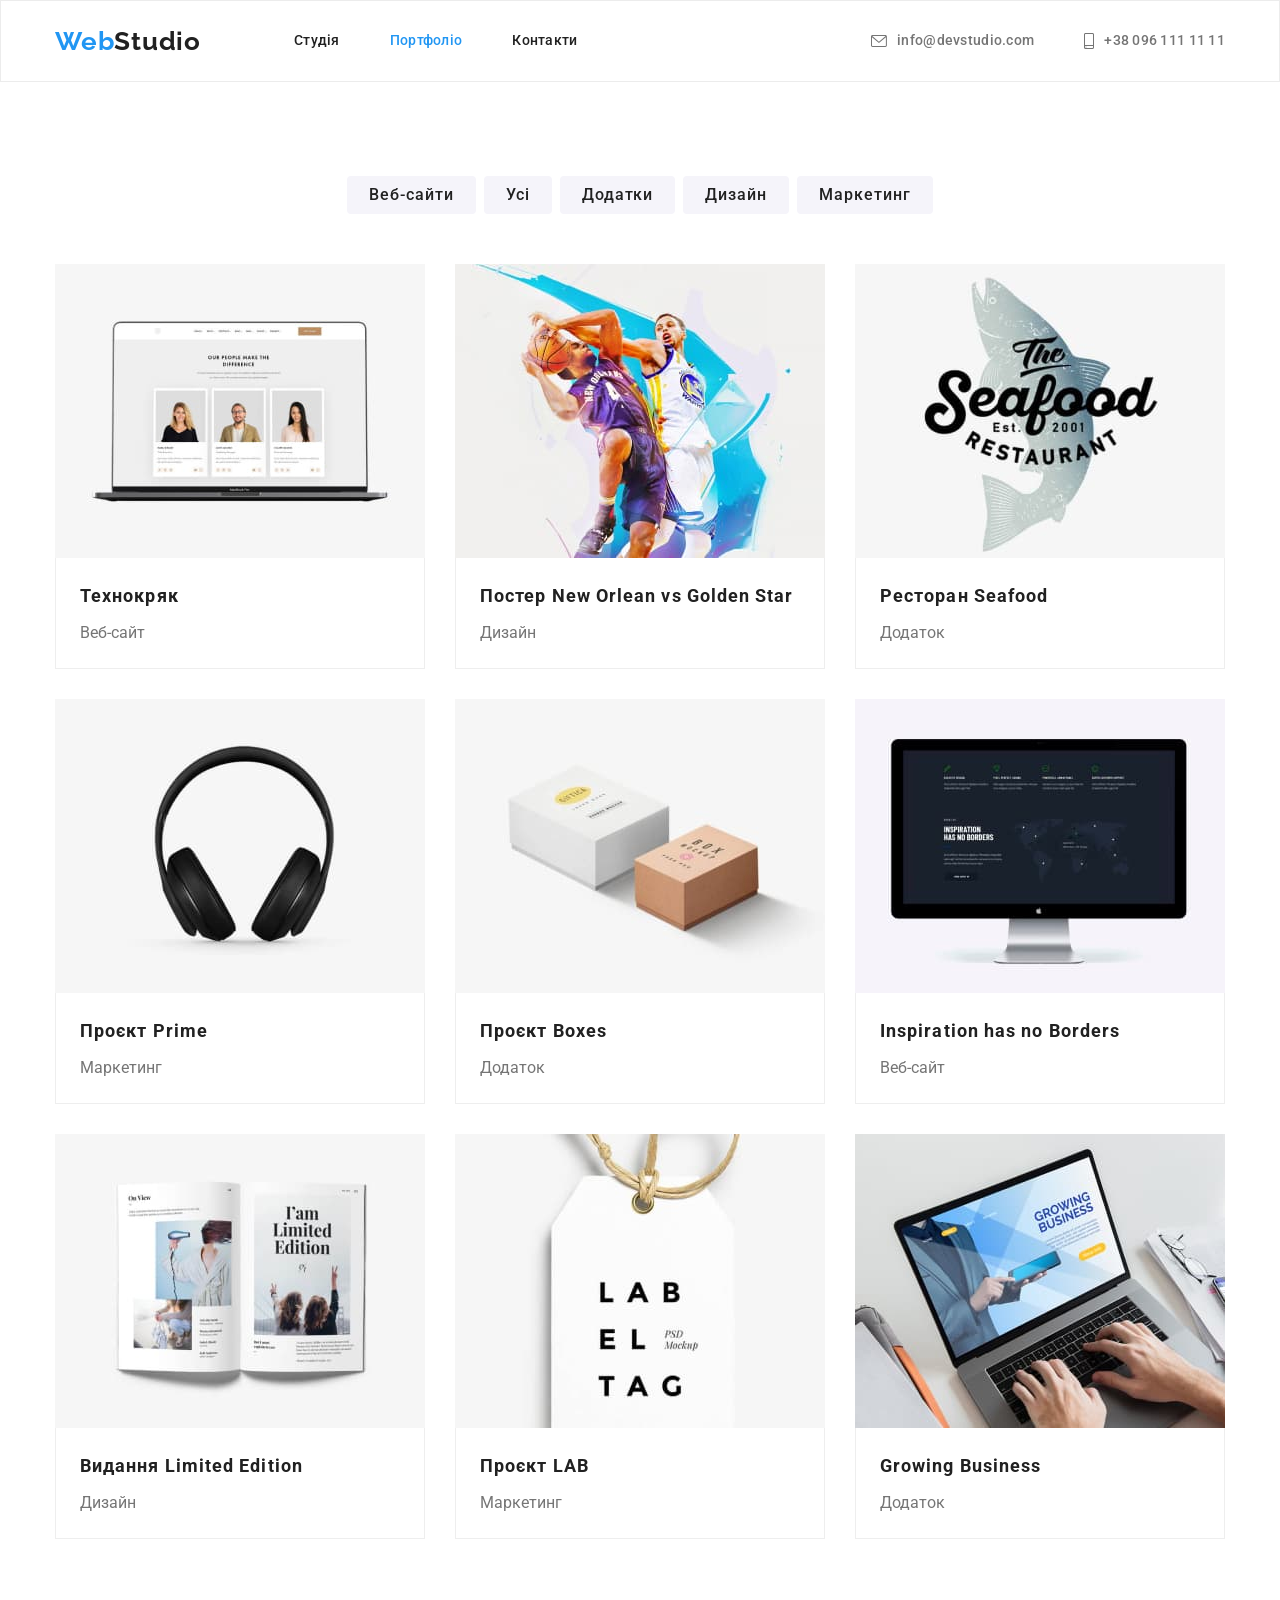
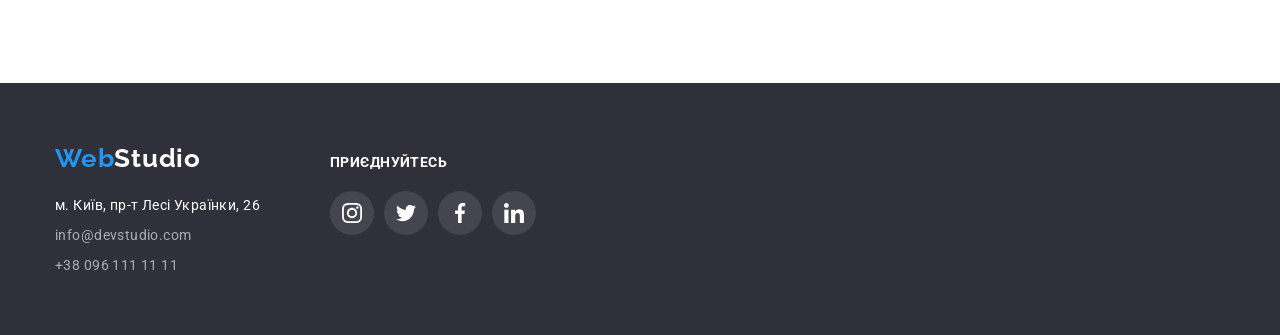
==== portfolio.html @ 354a682f "go" ====
<!DOCTYPE html>
<html lang="uk">
  <head>
    <meta charset="UTF-8" />
    <meta http-equiv="X-UA-Compatible" content="IE=edge" />
    <meta name="viewport" content="width=device-width, initial-scale=1.0" />
    <link
      rel="stylesheet"
      href="https://cdnjs.cloudflare.com/ajax/libs/modern-normalize/1.0.0/modern-normalize.min.css"
    />
    <link rel="preconnect" href="https://fonts.googleapis.com" />
    <link rel="preconnect" href="https://fonts.gstatic.com" crossorigin />
    <link
      href="https://fonts.googleapis.com/css2?family=Raleway:wght@700&family=Roboto:wght@400;500;700;900&display=swap"
      rel="stylesheet"
    />
    <link rel="stylesheet" href="./css/styles.css" />
    <title>Портфоліо</title>
  </head>

  <body>
    <header class="page-header">
      <div class="conteiner main-nav">
        <nav class="logo-nav">
          <a href="./index.html" lang="en" class="logo"
            ><span class="logo-first-words">Web</span>Studio</a
          >

          <ul class="site-nav list">
            <li class="item first"><a href="./index.html" class="link">Студія</a></li>
            <li class="item"><a href="./portfolio.html" class="link current">Портфоліо</a></li>
            <li class="item"><a href="" class="link">Контакти</a></li>
          </ul>
        </nav>

        <ul class="auth-nav list">
          <li class="item">
            <a href="mailto:info@devstudio.com" class="link envelope">
              <svg class="mail-icon" height="12" width="16">
                <use href="./images/symbol-defs.svg#icon-envelope"></use>
              </svg>
              info@devstudio.com</a
            >
          </li>
          <li class="item">
            <a href="tel:+380961111111" class="link smartphone">
              <svg class="smartphone-icon" height="16" width="10">
                <use href="./images/symbol-defs.svg#icon-smartphone"></use>
              </svg>
              +38 096 111 11 11</a
            >
          </li>
        </ul>
      </div>
    </header>

    <main>
      <section class="section">
        <div class="conteiner page-list">
          <h1 class="section-title-hidden">Портфоліо</h1>
          <ul class="page list">
            <li class="item"><button type="button" class="button second">Веб-сайти</button></li>
            <li class="item"><button type="button" class="button second">Усі</button></li>
            <li class="item"><button type="button" class="button second">Додатки</button></li>
            <li class="item"><button type="button" class="button second">Дизайн</button></li>
            <li class="item"><button type="button" class="button second">Маркетинг</button></li>
          </ul>

          <ul class="technology list">
            <li class="technology-box">
              <a href="#" class="link technology">
                <img
                  src="./images/tehno.jpg"
                  alt="Веб сайт у ноутбуці"
                  width="370"
                  height="294"
                  class="img-technology"
                />
                <div class="technology-description">
                  <h2 class="section-title technology">Технокряк</h2>
                  <p class="technology prg">Веб-сайт</p>
                </div>
              </a>
            </li>

            <li class="technology-box">
              <a href="#" class="link technology">
                <img
                  src="./images/neworlean.jpg"
                  alt="Баскетбол"
                  width="370"
                  height="294"
                  class="img-technology"
                />
                <div class="technology-description">
                  <h2 class="section-title technology">
                    Постер <span lang="en">New Orlean vs Golden Star</span>
                  </h2>
                  <p class="technology prg">Дизайн</p>
                </div>
              </a>
            </li>

            <li class="technology-box">
              <a href="#" class="link technology">
                <img
                  src="./images/seafood.jpg"
                  alt="Лого ресторану"
                  width="370"
                  height="294"
                  class="img-technology"
                />
                <div class="technology-description">
                  <h2 class="section-title technology">Ресторан <span lang="en">Seafood</span></h2>
                  <p class="technology prg">Додаток</p>
                </div>
              </a>
            </li>

            <li class="technology-box">
              <a href="#" class="link technology">
                <img
                  src="./images/prime.jpg"
                  alt="Бездротові навушники"
                  width="370"
                  height="294"
                  class="img-technology"
                />
                <div class="technology-description">
                  <h2 class="section-title technology">Проєкт <span lang="en">Prime</span></h2>
                  <p class="technology prg">Маркетинг</p>
                </div>
              </a>
            </li>

            <li class="technology-box">
              <a href="#" class="link technology">
                <img
                  src="./images/boxes.jpg"
                  alt="Коробки"
                  width="370"
                  height="294"
                  class="img-technology"
                />
                <div class="technology-description">
                  <h2 class="section-title technology">Проєкт <span lang="en">Boxes</span></h2>
                  <p class="technology prg">Додаток</p>
                </div>
              </a>
            </li>

            <li class="technology-box">
              <a href="#" class="link technology">
                <img
                  src="./images/borders.jpg"
                  alt="Моноблок"
                  width="370"
                  height="294"
                  class="img-technology"
                />
                <div class="technology-description">
                  <h2 class="section-title technology" lang="en">Inspiration has no Borders</h2>
                  <p class="technology prg">Веб-сайт</p>
                </div>
              </a>
            </li>

            <li class="technology-box">
              <a href="#" class="link technology">
                <img
                  src="./images/limited.jpg"
                  alt="Відкритий журнал"
                  width="370"
                  height="294"
                  class="img-technology"
                />
                <div class="technology-description">
                  <h2 class="section-title technology">
                    Видання <span lang="en">Limited Edition</span>
                  </h2>
                  <p class="technology prg">Дизайн</p>
                </div>
              </a>
            </li>

            <li class="technology-box">
              <a href="#" class="link technology">
                <img
                  src="./images/lab.jpg"
                  alt="Етикетка"
                  width="370"
                  height="294"
                  class="img-technology"
                />
                <div class="technology-description">
                  <h2 class="section-title technology">Проєкт LAB</h2>
                  <p class="technology prg">Маркетинг</p>
                </div>
              </a>
            </li>

            <li class="technology-box">
              <a href="#" class="link technology">
                <img
                  src="./images/business.jpg"
                  alt="Друк на ноутбуці"
                  width="370"
                  height="294"
                  class="img-technology"
                />
                <div class="technology-description">
                  <h2 class="section-title technology" lang="en">Growing Business</h2>
                  <p class="technology prg">Додаток</p>
                </div>
              </a>
            </li>
          </ul>
        </div>
      </section>
    </main>

    <footer class="page-footer">
      <div class="conteiner footer">
        <div class="box-footer-one">
          <div class="box-footer-logo">
            <a href="./index.html" lang="en" class="logo-footer"
              ><span class="logo-first-words">Web</span>Studio</a
            >
          </div>

          <address class="footer-address">
            <ul class="footer-address list">
              <li class="item-footer">
                <a
                  class="link-place"
                  href="https://goo.gl/maps/CPtrU1FHBa2aNyZL9"
                  target="_blank"
                  rel="noopener noreferrer nofollow"
                  >м. Київ, пр-т Лесі Українки, 26</a
                >
              </li>
              <li class="item-footer">
                <a href="mailto:info@devstudio.com" class="link footer">info@devstudio.com</a>
              </li>
              <li class="item-footer">
                <a href="tel:+380961111111" class="link footer">+38 096 111 11 11</a>
              </li>
            </ul>
          </address>
        </div>

        <div class="box social-media">
          <p class="social-media prg">Приєднуйтесь</p>

          <ul class="social-footer-container list">
            <li class="item">
              <a href="#" class="social-footer link">
                <svg class="social-footer-icon" height="20" width="20">
                  <use href="./images/symbol-defs.svg#icon-instagram"></use>
                </svg>
              </a>
            </li>
            <li class="item">
              <a href="#" class="social-footer link">
                <svg class="social-footer-icon" height="20" width="20">
                  <use href="./images/symbol-defs.svg#icon-twitter"></use>
                </svg>
              </a>
            </li>
            <li class="item">
              <a href="#" class="social-footer link">
                <svg class="social-footer-icon" height="20" width="20">
                  <use href="./images/symbol-defs.svg#icon-facebook"></use>
                </svg>
              </a>
            </li>
            <li class="item">
              <a href="#" class="social-footer link">
                <svg class="social-footer-icon" height="20" width="20">
                  <use href="./images/symbol-defs.svg#icon-linkedin"></use>
                </svg>
              </a>
            </li>
          </ul>
        </div>
      </div>
    </footer>
  </body>
</html>
---- css/styles.css ----
:root {
  --black: #212121;
  --p-color: #757575;
  --main-white: #ffffff;
  --blue: #2196f3;
  --color-a-ftr: rgba(255, 255, 255, 0.6);
  --bg-batton: #f5f4fa;
  --color-ftr: #2f303a;
  --main-bg: #f5f5f5;
  --not-main-bg: #f5f4fa;
  --active-btn: #188ce8;
  --border-header: #ececec;
  --border-technology-list: #eeeeee;
  --bg-icon-footer: rgba(255, 255, 255, 0.1);
  --icon-color: #afb1b8;
}

body {
  background-color: var(--main-white);
  color: var(--black);

  font-family: Roboto, sans-serif;
}

/* ALL POSItION */

.conteiner {
  margin-left: auto;
  margin-right: auto;
  width: 1200px;
  /* outline: 2px solid tomato; */
  padding-left: 15px;
  padding-right: 15px;
}

/* main nav */

.logo-nav {
  display: flex;
  align-items: center;
}

.main-nav {
  display: flex;
  align-items: center;
}

/* all */

.section {
  padding-top: 94px;
  padding-bottom: 94px;
  text-align: center;
}

.section.no-padding {
  padding-top: 0;
  padding-bottom: 94px;
}

.section-title {
  color: var(--black);
  margin-top: 0;
  margin-bottom: 50px;
}

.title {
  margin-top: 0;
  margin-bottom: 10px;
}

.prg {
  color: var(--p-color);
  margin-top: 0;
  margin-bottom: 0;
}

.link {
  text-decoration: none;
}

.list {
  list-style: none;
  padding: 0;
  margin: 0;
}

.section-title-hidden {
  position: absolute;
  width: 1px;
  height: 1px;
  margin: -1px;
  border: 0;
  padding: 0;
  clip: rect(0 0 0 0);
  overflow: hidden;
}

/* header */

.page-header {
  background-color: var(--main-white);
  letter-spacing: 0.02em;
  font-weight: 500;
  font-size: 14px;
  line-height: 1.14;
  border: 1px solid var(--border-header);
}

.logo {
  color: var(--black);
  font-family: Raleway, sans-serif;
  letter-spacing: 0.03em;
  font-weight: 700;
  font-size: 26px;
  line-height: 1.19;
  text-decoration: none;
}

.logo-footer {
  color: var(--main-white);
  font-family: Raleway, sans-serif;
  letter-spacing: 0.03em;
  font-weight: 700;
  font-size: 26px;
  line-height: 1.19;
  text-decoration: none;
}

.logo-first-words {
  color: var(--blue);
}

.site-nav .link {
  display: block;
  color: var(--black);
  padding-top: 32px;
  padding-bottom: 32px;
}

.auth-nav .link {
  display: block;
  color: var(--p-color);
  padding-top: 32px;
  padding-bottom: 32px;
}

.link.envelope {
  display: flex;
  align-items: center;
}

.mail-icon {
  margin-right: 10px;
  fill: currentColor;
}

.link.smartphone {
  display: flex;
  align-items: center;
}

.smartphone-icon {
  margin-right: 10px;
  fill: currentColor;
}

.auth-nav .link:hover,
.auth-nav .link:focus,
.site-nav .link:hover,
.site-nav .link:focus,
.site-nav .link.current {
  color: var(--blue);
}

.site-nav {
  display: flex;
}

.auth-nav {
  display: flex;
  margin-left: auto;
}

.site-nav .item + .item {
  margin-left: 50px;
}

.site-nav .item:first-child {
  margin-left: 93px;
}

.auth-nav .item + .item {
  margin-left: 50px;
}

/* HERO */

.hero {
  background-color: var(--color-ftr);

  text-align: center;

  max-width: 1600px;
  height: 600px;
  margin-left: auto;
  margin-right: auto;
  background-image: linear-gradient(to right, rgba(47, 48, 58, 0.4), rgba(47, 48, 58, 0.4)),
    url(../images/hero-img.jpg);
  background-repeat: no-repeat;
  background-position: center;
  background-size: cover;
}

.section.hero {
  padding-top: 200px;
  padding-bottom: 200px;
}

.hero-title {
  margin-top: 0;
  margin-bottom: 30;
  color: white;
  letter-spacing: 0.06em;
  font-weight: 900;
  font-size: 44px;
  line-height: 1.36;
  text-transform: uppercase;
}

/* button */

.button {
  background-color: var(--blue);
  color: var(--main-white);
  cursor: pointer;
  border: inherit;
  letter-spacing: 0.06em;
  font-weight: 700;
  font-size: 16px;
  line-height: 1.87;
  border-radius: 4px;
  padding: 10px 32px;
  box-shadow: 0px 4px 4px rgba(0, 0, 0, 0.15);
}

.button:hover,
.button:focus {
  background-color: var(--active-btn);
  color: var(--main-white);
}

.button.second {
  color: var(--black);
  background-color: var(--bg-batton);
  font-weight: 500;
  font-size: 16px;
  line-height: 1.62;
  font-family: inherit;
  border: 1px inherit;
  border-radius: 4px;
  padding: 6px 22px;
  box-shadow: none;
}

.button.second:hover,
.button.second:focus {
  background-color: var(--blue);
  color: var(--main-white);
  box-shadow: 0px 3px 1px rgba(0, 0, 0, 0.1), 0px 1px 2px rgba(0, 0, 0, 0.08),
    0px 2px 2px rgba(0, 0, 0, 0.12);
}

/* features */

.features.list {
  display: flex;
  text-align: left;
}

.features.list .item {
  width: 270px;
}

.features.list .item + .item {
  margin-left: 30px;
}

.features {
  list-style: none;
}

.features .title {
  color: var(--black);
  font-weight: 700;
  font-size: 14px;
  line-height: 1.14;
  letter-spacing: 0.03em;
  text-transform: uppercase;
}

.features.prg {
  color: var(--p-color);
  font-size: 14px;
  line-height: 1.71;
  letter-spacing: 0.03em;
}

.features.list .item {
  display: block;
}

.icon-features-conteiner {
  display: flex;
  justify-content: center;
  align-items: center;
  height: 120px;
  width: 270px;
  background: var(--bg-batton);
  border-radius: 4px;
  margin-bottom: 30px;
  padding: 0;
}

/* .features.list .item {
  display: block;
  height: 120px;
  margin-bottom: 30px;
  border-radius: 4px;

  background-repeat: no-repeat;
  background-position: center;
  background-color: var(--bg-batton);
} */

/* .features.list .item:nth-of-type(1)::before {
  background-image: url(../images/antenna.svg);
}

.features.list .item:nth-of-type(2)::before {
  background-image: url(../images/clock.svg);
}

.features.list .item:nth-of-type(3)::before {
  background-image: url(../images/diagram.svg);
}

.features.list .item:nth-of-type(4)::before {
  background-image: url(../images/astronaut.svg);
} */

/* examples */

.examples.list {
  display: flex;
}

.examples.list .item + .item {
  margin-left: 30px;
}

.img-examples {
  display: block;
}

.section-title.examples,
.section-title.team {
  font-weight: 700;
  font-size: 36px;
  line-height: 1.16;
  letter-spacing: 0.03em;

  text-align: center;
}

/* team */

.section.team {
  background-color: var(--bg-batton);
}

.team.list {
  display: flex;
}

.team.list .item + .item {
  margin-left: 30px;
}

.team.list .item {
  box-shadow: 0px 1px 3px rgba(0, 0, 0, 0.12), 0px 1px 1px rgba(0, 0, 0, 0.14),
    0px 2px 1px rgba(0, 0, 0, 0.2);
  border-radius: 0px 0px 4px 4px;
}

.img-team {
  display: block;
}

.team-title {
  font-weight: 500;
  font-size: 16px;
  line-height: 1.18;
  letter-spacing: 0.03em;
  margin-bottom: 10px;
}

.team.prg {
  font-size: 16px;
  line-height: 1.18;
  letter-spacing: 0.03em;
  margin-bottom: 16px;
}

.team-bgr {
  background-color: var(--main-white);
  border-radius: 0px 0px 4px 4px;
  padding: 30px;
}

.social-team-container {
  display: flex;
  padding: 0;
  margin: 0;
  justify-content: center;
  align-items: center;
}

.social-team-container .social-team + .social-team {
  margin-left: 10px;
}

.social-team.link {
  display: inline-flex;
  height: 44px;
  width: 44px;
  align-items: center;
  padding: 0;
  color: var(--icon-color);
}

.social-team.link:hover,
.social-team.link:focus {
  background-color: var(--blue);
  border-radius: 50%;
  color: var(--main-white);
}

.social-team-icon {
  height: 20px;
  margin-left: auto;
  margin-right: auto;
  align-items: center;
  fill: currentColor;
}

/* 
.social-team-icon:hover,
.social-team-icon:focus {
  fill: var(--main-white);
} */

/* COMPANY */

.company.title {
  font-weight: 700;
  font-size: 36px;
  line-height: 1.16;
  letter-spacing: 0.03em;
  margin-bottom: 50px;
}

.company.list {
  display: flex;
  justify-content: center;
  gap: 30px;
}

.company-item {
  display: flex;
  width: 170px;
  height: 92px;
}

.company-link {
  display: flex;
  justify-content: center;
  align-items: center;
  width: 100%;
  height: 100%;
  border: 1px solid var(--icon-color);
  border-radius: 4px;
  color: var(--icon-color);
}

.company-link:hover,
.company-link:focus {
  color: var(--blue);
  border-color: var(--blue);
}

.logo-company-icon {
  fill: currentColor;
}

/* footer */

.page-footer {
  background-color: var(--color-ftr);
  padding-top: 60px;
  padding-bottom: 60px;
}

.conteiner.footer {
  display: flex;
  align-items: baseline;
}

.box-footer-one {
  display: block;
}

.box.social-media {
  display: block;
  margin-left: 70px;
}

.box-footer-logo {
  margin-bottom: 20px;
}

.footer-address {
  font-size: 14px;
  line-height: 1.71;
  font-style: normal;
  text-decoration: none;
}

.item-footer {
  display: block;
  height: 21px;
}

.item-footer + .item-footer {
  margin-top: 9px;
}

.link-place {
  color: var(--main-white);
  letter-spacing: 0.03em;

  text-decoration: none;
}

.link.footer {
  color: var(--color-a-ftr);
  letter-spacing: 0.03em;
}

.link-place:hover,
.link-place:focus,
.link.footer:hover,
.link.footer:focus {
  color: var(--blue);
}

.social-media.prg {
  color: var(--main-white);
  font-weight: 700;
  font-size: 14px;
  line-height: 1.14;
  letter-spacing: 0.03em;
  text-transform: uppercase;

  margin-bottom: 20px;
}

.social-footer-container {
  display: flex;
  gap: 10px;
}

.social-footer.link {
  display: flex;
  justify-content: center;
  align-items: center;
  gap: 10px;
  height: 44px;
  width: 44px;
  border-radius: 50%;
  background-color: var(--bg-icon-footer);
}

.social-footer.link:hover,
.social-footer.link:focus {
  background-color: var(--blue);
}

.social-footer-icon {
  fill: var(--main-white);
}

/*.social-media.list {
  display: flex;
}

.social-media.list .item {
  display: block;
  height: 44px;
  width: 44px;

  background-repeat: no-repeat;
  background-position: center;
  border-radius: 50%;
  background-color: var(--bg-icon-footer);
}

.social-media.list .item:hover {
  background-color: var(--blue);
}

.social-media.list .item + .item {
  margin-left: 10px;
}

.instagram {
  background-image: url(../images/instagram.svg);
}

.twitter {
  background-image: url(../images/twitter.svg);
}

.facebook {
  background-image: url(../images/facebook.svg);
}

.linkindin {
  background-image: url(../images/linkedin.svg);
} */

/* Page list */

.conteiner.page-list {
  padding-bottom: 50px;
}

.page.list {
  display: flex;
  justify-content: center;
  margin-bottom: 50px;
}

.page.list .item + .item {
  margin-left: 8px;
}

/* tehnology */

.technology.list {
  display: flex;
  flex-wrap: wrap;
  text-align: left;
}

.technology-box {
  margin-bottom: 30px;
  width: 370px;
  margin-right: 30px;
}

.technology-box:nth-child(3n) {
  margin-right: 0;
}

.technology-box:nth-last-child(-n + 3) {
  margin-bottom: 0;
}

.link.technology {
  display: block;
  text-decoration: none;
}

.link.technology:hover,
.link.technology:focus {
  box-shadow: 0px 1px 1px rgba(0, 0, 0, 0.12), 0px 4px 4px rgba(0, 0, 0, 0.06),
    1px 4px 6px rgba(0, 0, 0, 0.16);
}

.link.technology .img-technology {
  display: block;
}

.section-title.technology {
  font-weight: 700;
  font-size: 18px;
  line-height: 2;
  letter-spacing: 0.06em;
  padding-top: 20px;
  padding-bottom: 4px;
  margin: 0;
}

.technology.prg {
  font-weight: 400;
  font-size: 16px;
  line-height: 1.88;
  padding-bottom: 20px;
}

.technology-description {
  border: 1px solid #eeeeee;
  border-top: hidden;
  padding-left: 24px;
  padding-right: 24px;
}
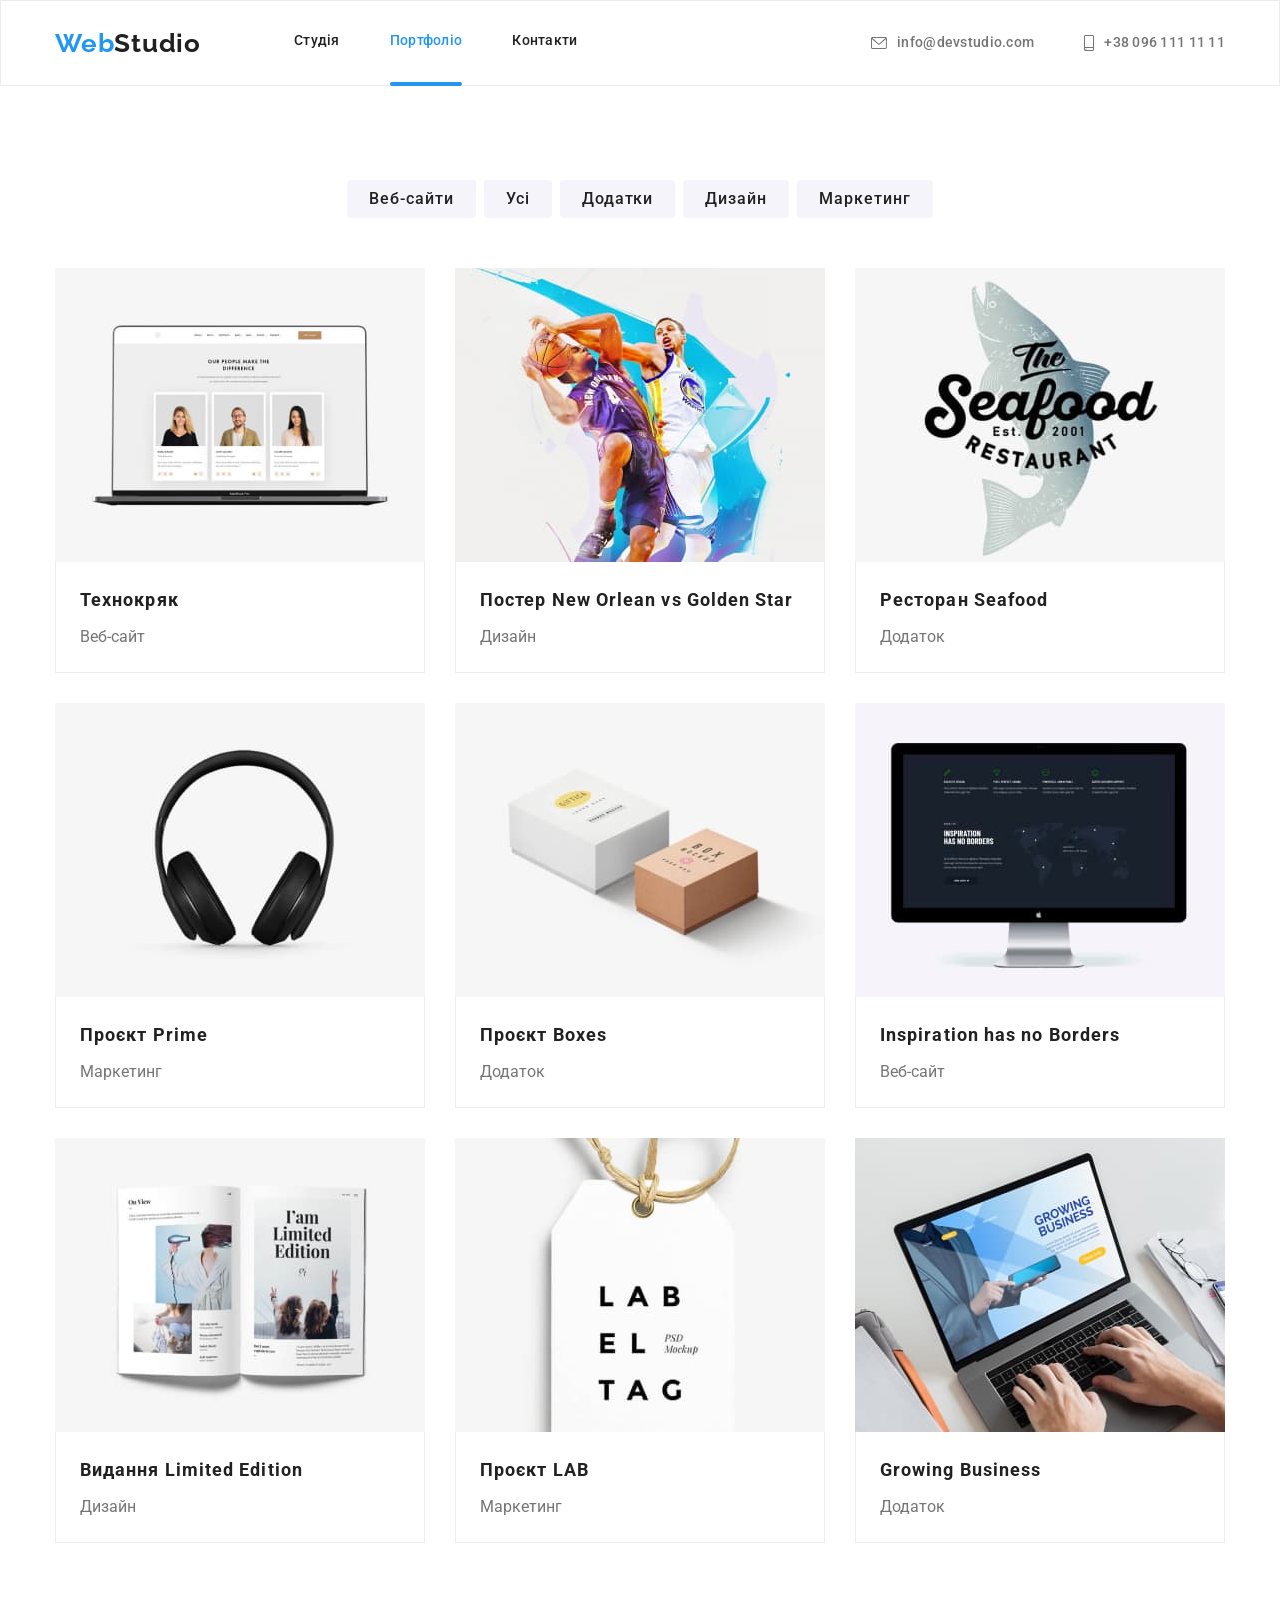
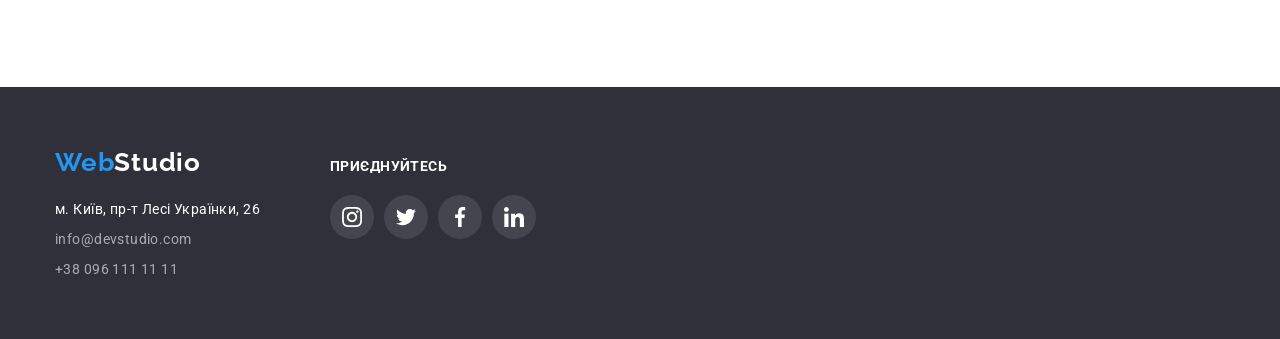
==== commit 3b83d099: "added animation" ====
--- a/portfolio.html
+++ b/portfolio.html
@@ -69,13 +69,20 @@
           <ul class="technology list">
             <li class="technology-box">
               <a href="#" class="link technology">
-                <img
-                  src="./images/tehno.jpg"
-                  alt="Веб сайт у ноутбуці"
-                  width="370"
-                  height="294"
-                  class="img-technology"
-                />
+                <div class="overplay-box">
+                  <img
+                    src="./images/tehno.jpg"
+                    alt="Веб сайт у ноутбуці"
+                    width="370"
+                    height="294"
+                    class="img-technology"
+                  />
+                  <p class="technology-overplay prg">
+                    Ресурс пропонує комплексні пропозиції з різним рівнем функціоналу та сервісів.
+                    Все це дозволить відвідувачу отримати вичерпні відомості про компанію чи
+                    приватну особу.
+                  </p>
+                </div>
                 <div class="technology-description">
                   <h2 class="section-title technology">Технокряк</h2>
                   <p class="technology prg">Веб-сайт</p>
@@ -85,13 +92,20 @@
 
             <li class="technology-box">
               <a href="#" class="link technology">
-                <img
-                  src="./images/neworlean.jpg"
-                  alt="Баскетбол"
-                  width="370"
-                  height="294"
-                  class="img-technology"
-                />
+                <div class="overplay-box">
+                  <img
+                    src="./images/neworlean.jpg"
+                    alt="Баскетбол"
+                    width="370"
+                    height="294"
+                    class="img-technology"
+                  />
+                  <p class="technology-overplay prg">
+                    Ресурс пропонує комплексні пропозиції з різним рівнем функціоналу та сервісів.
+                    Все це дозволить відвідувачу отримати вичерпні відомості про компанію чи
+                    приватну особу.
+                  </p>
+                </div>
                 <div class="technology-description">
                   <h2 class="section-title technology">
                     Постер <span lang="en">New Orlean vs Golden Star</span>
@@ -103,13 +117,21 @@
 
             <li class="technology-box">
               <a href="#" class="link technology">
-                <img
-                  src="./images/seafood.jpg"
-                  alt="Лого ресторану"
-                  width="370"
-                  height="294"
-                  class="img-technology"
-                />
+                <div class="overplay-box">
+                  <img
+                    src="./images/seafood.jpg"
+                    alt="Лого ресторану"
+                    width="370"
+                    height="294"
+                    class="img-technology"
+                  />
+                  <p class="technology-overplay prg">
+                    Ресурс пропонує комплексні пропозиції з різним рівнем функціоналу та сервісів.
+                    Все це дозволить відвідувачу отримати вичерпні відомості про компанію чи
+                    приватну особу.
+                  </p>
+                </div>
+
                 <div class="technology-description">
                   <h2 class="section-title technology">Ресторан <span lang="en">Seafood</span></h2>
                   <p class="technology prg">Додаток</p>
@@ -119,13 +141,21 @@
 
             <li class="technology-box">
               <a href="#" class="link technology">
-                <img
-                  src="./images/prime.jpg"
-                  alt="Бездротові навушники"
-                  width="370"
-                  height="294"
-                  class="img-technology"
-                />
+                <div class="overplay-box">
+                  <img
+                    src="./images/prime.jpg"
+                    alt="Бездротові навушники"
+                    width="370"
+                    height="294"
+                    class="img-technology"
+                  />
+                  <p class="technology-overplay prg">
+                    Ресурс пропонує комплексні пропозиції з різним рівнем функціоналу та сервісів.
+                    Все це дозволить відвідувачу отримати вичерпні відомості про компанію чи
+                    приватну особу.
+                  </p>
+                </div>
+
                 <div class="technology-description">
                   <h2 class="section-title technology">Проєкт <span lang="en">Prime</span></h2>
                   <p class="technology prg">Маркетинг</p>
@@ -135,13 +165,21 @@
 
             <li class="technology-box">
               <a href="#" class="link technology">
-                <img
-                  src="./images/boxes.jpg"
-                  alt="Коробки"
-                  width="370"
-                  height="294"
-                  class="img-technology"
-                />
+                <div class="overplay-box">
+                  <img
+                    src="./images/boxes.jpg"
+                    alt="Коробки"
+                    width="370"
+                    height="294"
+                    class="img-technology"
+                  />
+                  <p class="technology-overplay prg">
+                    Ресурс пропонує комплексні пропозиції з різним рівнем функціоналу та сервісів.
+                    Все це дозволить відвідувачу отримати вичерпні відомості про компанію чи
+                    приватну особу.
+                  </p>
+                </div>
+
                 <div class="technology-description">
                   <h2 class="section-title technology">Проєкт <span lang="en">Boxes</span></h2>
                   <p class="technology prg">Додаток</p>
@@ -151,13 +189,21 @@
 
             <li class="technology-box">
               <a href="#" class="link technology">
-                <img
-                  src="./images/borders.jpg"
-                  alt="Моноблок"
-                  width="370"
-                  height="294"
-                  class="img-technology"
-                />
+                <div class="overplay-box">
+                  <img
+                    src="./images/borders.jpg"
+                    alt="Моноблок"
+                    width="370"
+                    height="294"
+                    class="img-technology"
+                  />
+                  <p class="technology-overplay prg">
+                    Ресурс пропонує комплексні пропозиції з різним рівнем функціоналу та сервісів.
+                    Все це дозволить відвідувачу отримати вичерпні відомості про компанію чи
+                    приватну особу.
+                  </p>
+                </div>
+
                 <div class="technology-description">
                   <h2 class="section-title technology" lang="en">Inspiration has no Borders</h2>
                   <p class="technology prg">Веб-сайт</p>
@@ -167,13 +213,21 @@
 
             <li class="technology-box">
               <a href="#" class="link technology">
-                <img
-                  src="./images/limited.jpg"
-                  alt="Відкритий журнал"
-                  width="370"
-                  height="294"
-                  class="img-technology"
-                />
+                <div class="overplay-box">
+                  <img
+                    src="./images/limited.jpg"
+                    alt="Відкритий журнал"
+                    width="370"
+                    height="294"
+                    class="img-technology"
+                  />
+                  <p class="technology-overplay prg">
+                    Ресурс пропонує комплексні пропозиції з різним рівнем функціоналу та сервісів.
+                    Все це дозволить відвідувачу отримати вичерпні відомості про компанію чи
+                    приватну особу.
+                  </p>
+                </div>
+
                 <div class="technology-description">
                   <h2 class="section-title technology">
                     Видання <span lang="en">Limited Edition</span>
@@ -185,13 +239,21 @@
 
             <li class="technology-box">
               <a href="#" class="link technology">
-                <img
-                  src="./images/lab.jpg"
-                  alt="Етикетка"
-                  width="370"
-                  height="294"
-                  class="img-technology"
-                />
+                <div class="overplay-box">
+                  <img
+                    src="./images/lab.jpg"
+                    alt="Етикетка"
+                    width="370"
+                    height="294"
+                    class="img-technology"
+                  />
+                  <p class="technology-overplay prg">
+                    Ресурс пропонує комплексні пропозиції з різним рівнем функціоналу та сервісів.
+                    Все це дозволить відвідувачу отримати вичерпні відомості про компанію чи
+                    приватну особу.
+                  </p>
+                </div>
+
                 <div class="technology-description">
                   <h2 class="section-title technology">Проєкт LAB</h2>
                   <p class="technology prg">Маркетинг</p>
@@ -201,13 +263,21 @@
 
             <li class="technology-box">
               <a href="#" class="link technology">
-                <img
-                  src="./images/business.jpg"
-                  alt="Друк на ноутбуці"
-                  width="370"
-                  height="294"
-                  class="img-technology"
-                />
+                <div class="overplay-box">
+                  <img
+                    src="./images/business.jpg"
+                    alt="Друк на ноутбуці"
+                    width="370"
+                    height="294"
+                    class="img-technology"
+                  />
+                  <p class="technology-overplay prg">
+                    Ресурс пропонує комплексні пропозиції з різним рівнем функціоналу та сервісів.
+                    Все це дозволить відвідувачу отримати вичерпні відомості про компанію чи
+                    приватну особу.
+                  </p>
+                </div>
+
                 <div class="technology-description">
                   <h2 class="section-title technology" lang="en">Growing Business</h2>
                   <p class="technology prg">Додаток</p>
--- a/css/styles.css
+++ b/css/styles.css
@@ -13,6 +13,7 @@
   --border-technology-list: #eeeeee;
   --bg-icon-footer: rgba(255, 255, 255, 0.1);
   --icon-color: #afb1b8;
+  --overplay-technology: rgba(33, 150, 243, 0.9);
 }
 
 body {
@@ -136,6 +137,10 @@
   color: var(--black);
   padding-top: 32px;
   padding-bottom: 32px;
+
+  transition-property: color;
+  transition-duration: 250ms;
+  transition-timing-function: cubic-bezier(0.4, 0, 0.2, 1);
 }
 
 .auth-nav .link {
@@ -143,6 +148,10 @@
   color: var(--p-color);
   padding-top: 32px;
   padding-bottom: 32px;
+
+  transition-property: color;
+  transition-duration: 250ms;
+  transition-timing-function: cubic-bezier(0.4, 0, 0.2, 1);
 }
 
 .link.envelope {
@@ -171,6 +180,17 @@
 .site-nav .link:focus,
 .site-nav .link.current {
   color: var(--blue);
+}
+
+.link.current::after {
+  display: block;
+  position: relative;
+  top: 33px;
+  content: '';
+  height: 4px;
+  width: 100%;
+  background-color: #2196f3;
+  border-radius: 2px;
 }
 
 .site-nav {
@@ -242,12 +262,15 @@
   border-radius: 4px;
   padding: 10px 32px;
   box-shadow: 0px 4px 4px rgba(0, 0, 0, 0.15);
+
+  transition-property: background-color;
+  transition-duration: 250ms;
+  transition-timing-function: cubic-bezier(0.4, 0, 0.2, 1);
 }
 
 .button:hover,
 .button:focus {
   background-color: var(--active-btn);
-  color: var(--main-white);
 }
 
 .button.second {
@@ -261,6 +284,10 @@
   border-radius: 4px;
   padding: 6px 22px;
   box-shadow: none;
+
+  transition-property: background-color, color, box-shadow;
+  transition-duration: 250ms;
+  transition-timing-function: cubic-bezier(0.4, 0, 0.2, 1);
 }
 
 .button.second:hover,
@@ -373,6 +400,27 @@
   text-align: center;
 }
 
+.examples-item {
+  position: relative;
+}
+
+.examples-overplay {
+  font-weight: 700;
+  font-size: 14px;
+  line-height: calc(16 / 14);
+  letter-spacing: 0.03em;
+  text-align: center;
+  text-transform: uppercase;
+  color: var(--main-white);
+  background-color: rgba(47, 48, 58, 0.8);
+  padding-top: 27px;
+  padding-bottom: 27px;
+
+  position: absolute;
+  bottom: 0;
+  width: 100%;
+}
+
 /* team */
 
 .section.team {
@@ -437,12 +485,17 @@
   align-items: center;
   padding: 0;
   color: var(--icon-color);
+  border-radius: 50%;
+
+  transition-property: background-color, color;
+  transition-duration: 250ms;
+  transition-timing-function: cubic-bezier(0.4, 0, 0.2, 1);
 }
 
 .social-team.link:hover,
 .social-team.link:focus {
   background-color: var(--blue);
-  border-radius: 50%;
+
   color: var(--main-white);
 }
 
@@ -491,6 +544,10 @@
   border: 1px solid var(--icon-color);
   border-radius: 4px;
   color: var(--icon-color);
+
+  transition-property: background-color, color;
+  transition-duration: 250ms;
+  transition-timing-function: cubic-bezier(0.4, 0, 0.2, 1);
 }
 
 .company-link:hover,
@@ -550,11 +607,19 @@
   letter-spacing: 0.03em;
 
   text-decoration: none;
+
+  transition-property: color;
+  transition-duration: 250ms;
+  transition-timing-function: cubic-bezier(0.4, 0, 0.2, 1);
 }
 
 .link.footer {
   color: var(--color-a-ftr);
   letter-spacing: 0.03em;
+
+  transition-property: color;
+  transition-duration: 250ms;
+  transition-timing-function: cubic-bezier(0.4, 0, 0.2, 1);
 }
 
 .link-place:hover,
@@ -589,6 +654,10 @@
   width: 44px;
   border-radius: 50%;
   background-color: var(--bg-icon-footer);
+
+  transition-property: background-color;
+  transition-duration: 250ms;
+  transition-timing-function: cubic-bezier(0.4, 0, 0.2, 1);
 }
 
 .social-footer.link:hover,
@@ -680,6 +749,39 @@
 .link.technology {
   display: block;
   text-decoration: none;
+
+  transition-property: box-shadow;
+  transition-duration: 250ms;
+  transition-timing-function: cubic-bezier(0.4, 0, 0.2, 1);
+}
+
+.overplay-box {
+  position: relative;
+  overflow: hidden;
+}
+
+.link.technology:hover .technology-overplay,
+.link.technology:focus .technology-overplay {
+  transform: translatex(0);
+}
+
+.technology-overplay {
+  font-weight: 400;
+  font-size: 18px;
+  line-height: 28px;
+  letter-spacing: 0.03em;
+  color: var(--main-white);
+  padding: 63px 24px;
+
+  position: absolute;
+  top: 0;
+  left: 0;
+  width: 100%;
+  height: 100%;
+  background-color: var(--overplay-technology);
+
+  transform: translatey(100%);
+  transition: transform 250ms cubic-bezier(0.4, 0, 0.2, 1);
 }
 
 .link.technology:hover,
@@ -715,3 +817,5 @@
   padding-left: 24px;
   padding-right: 24px;
 }
+
+/*  */
